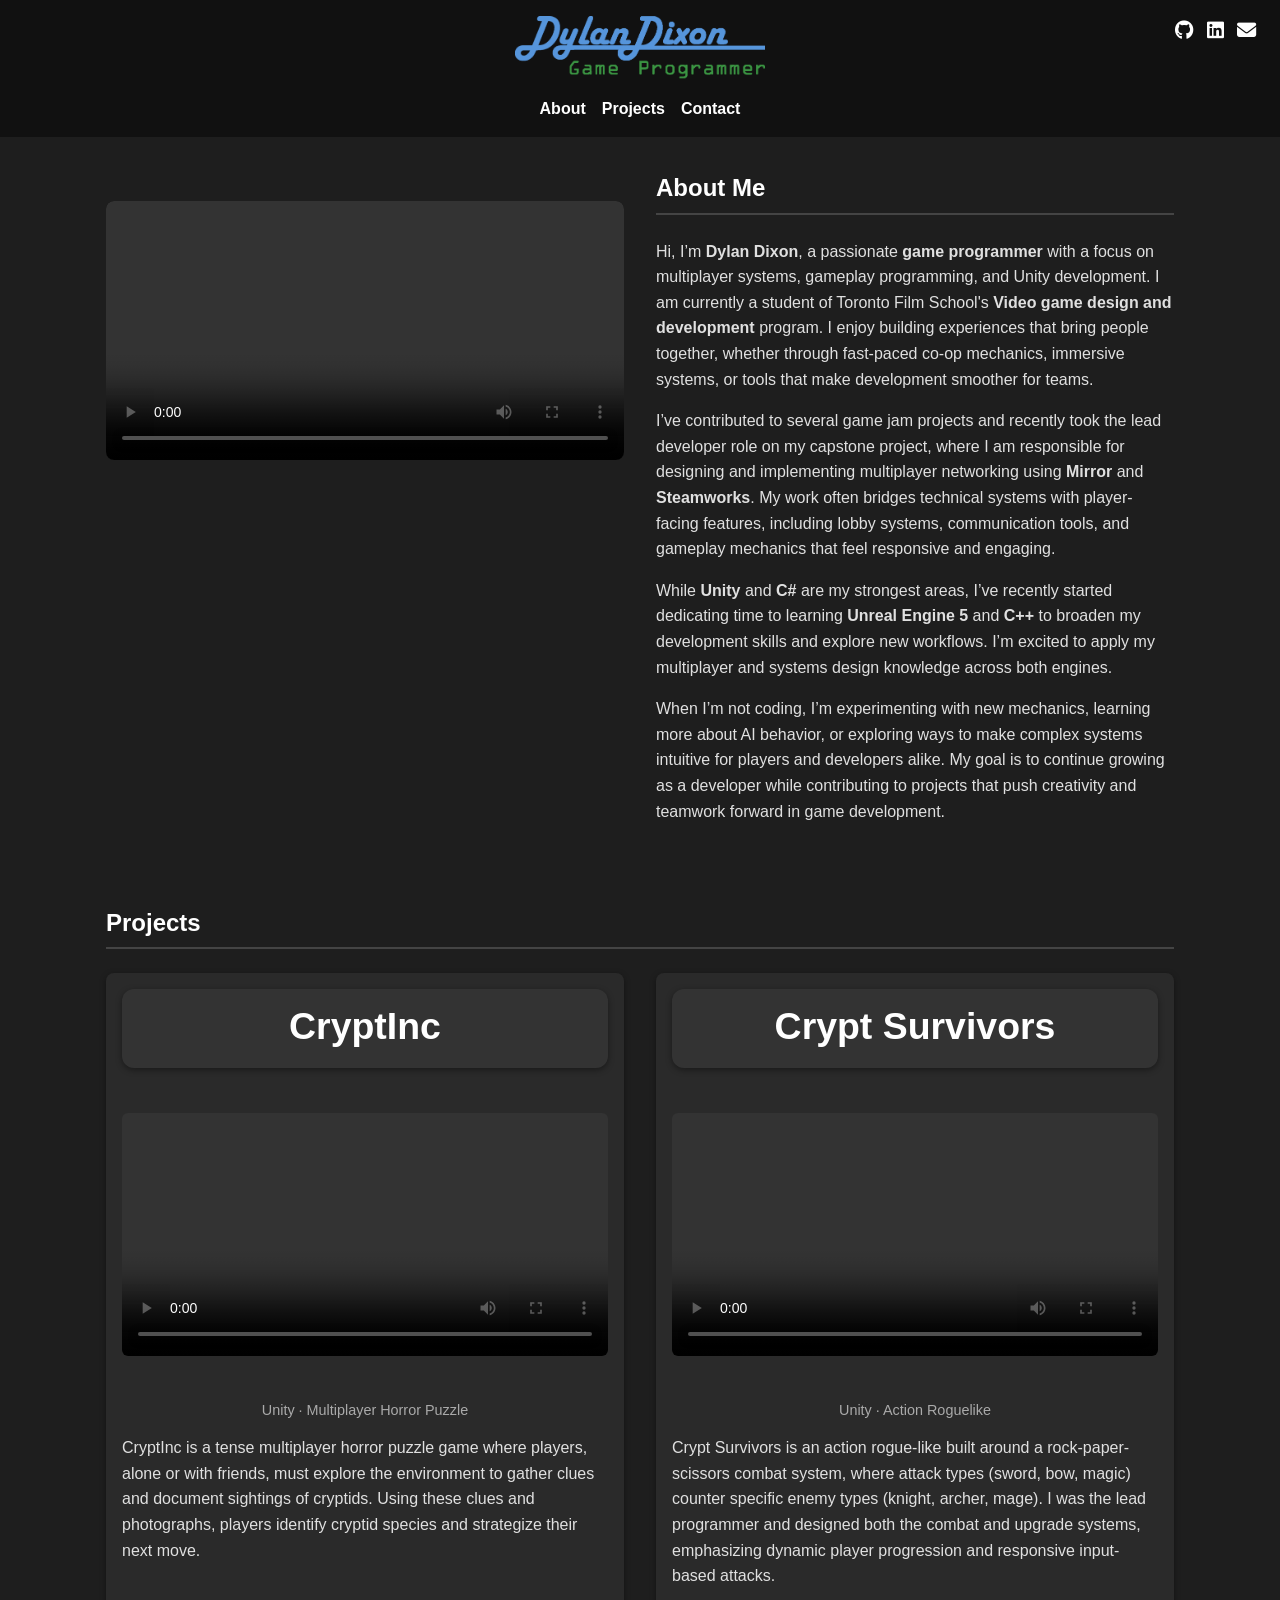
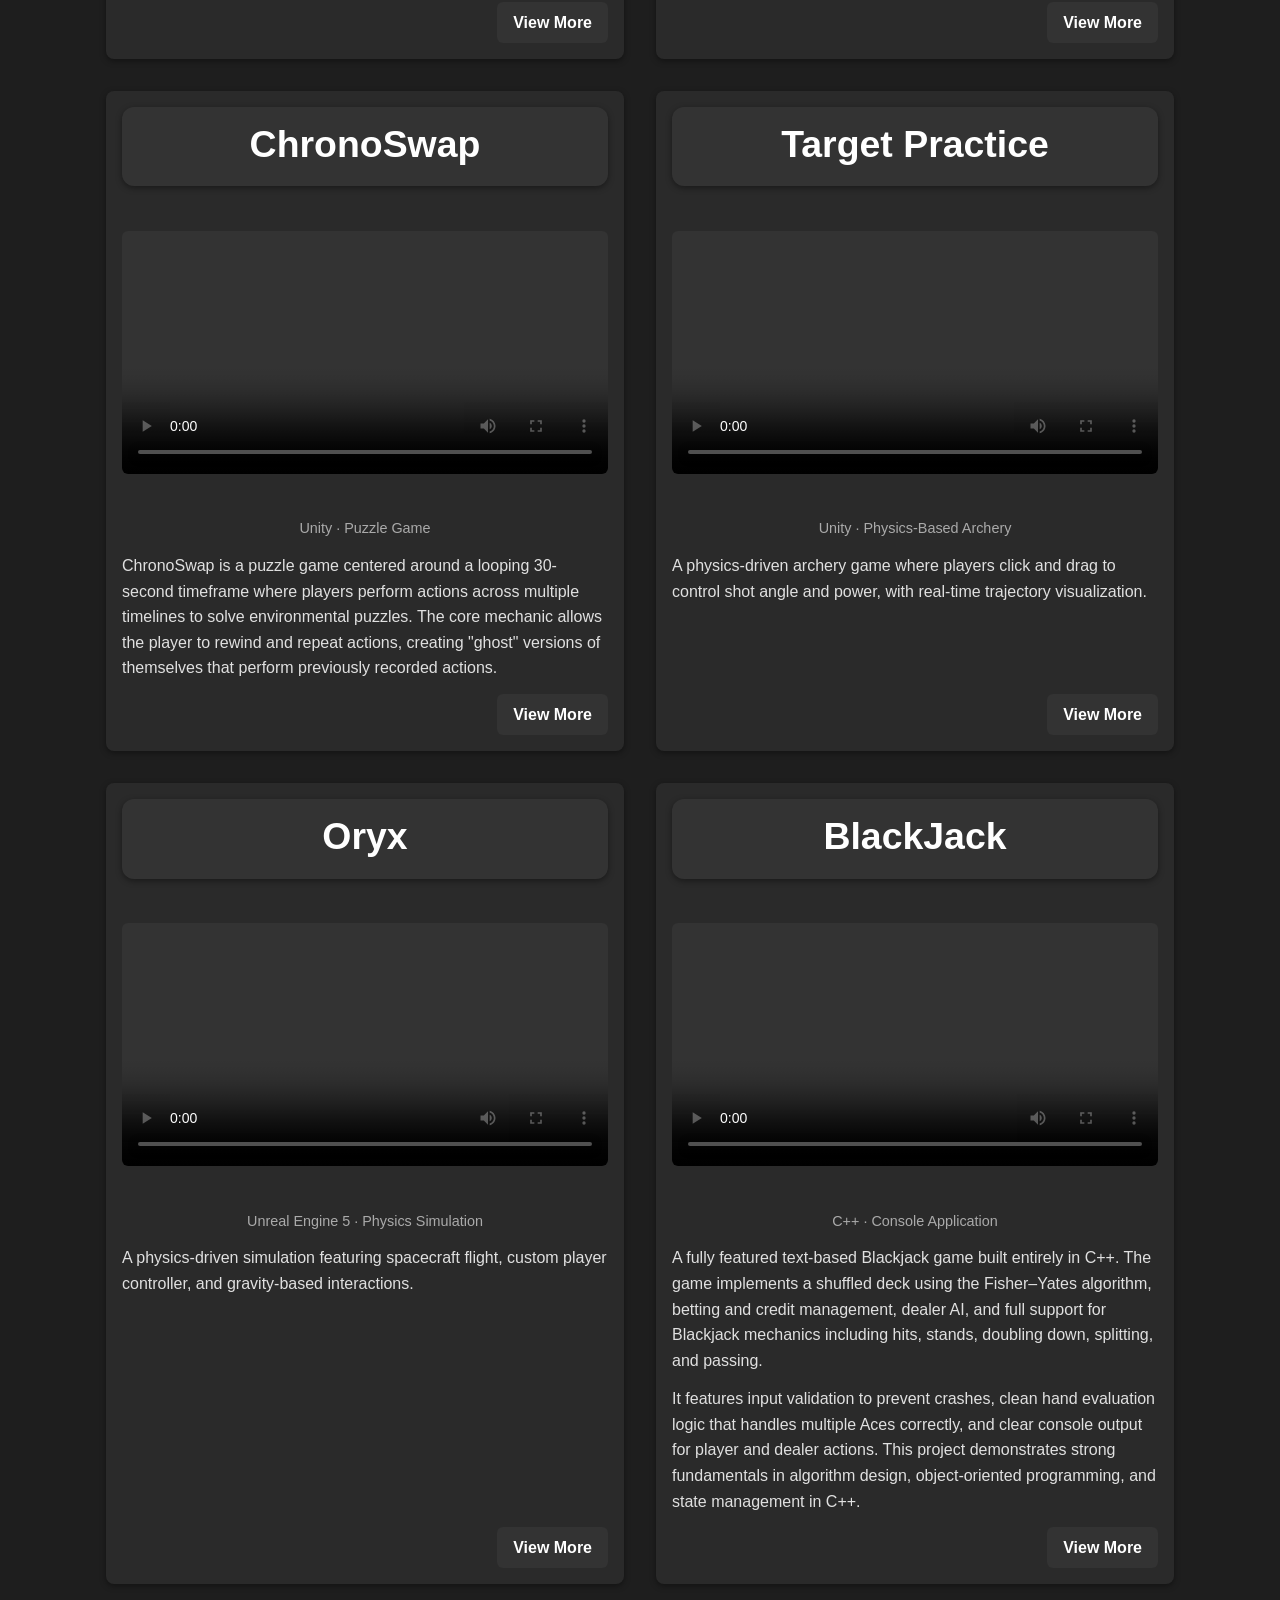
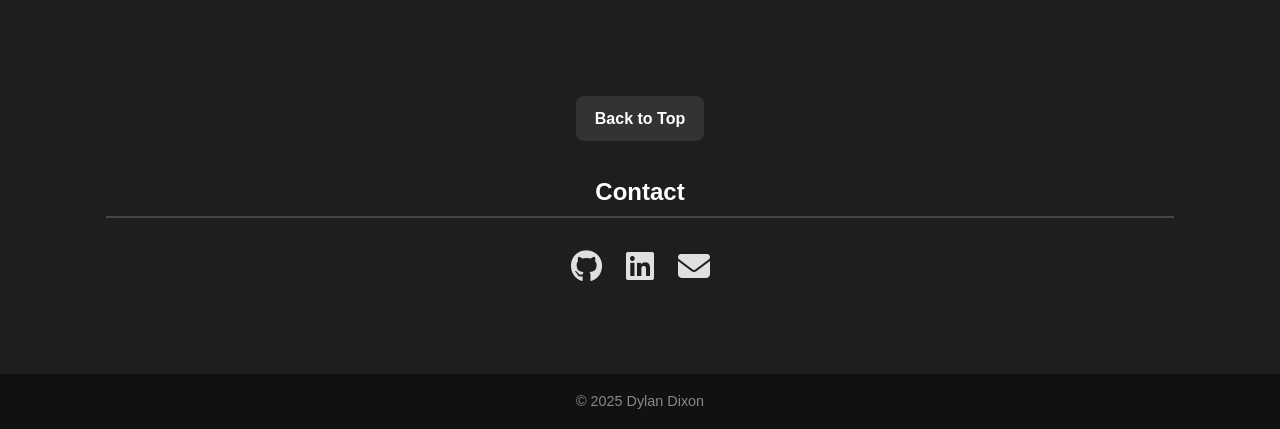
==== index.html @ 22beeac6 "Update index.html" ====
﻿<!DOCTYPE html>
<html lang="en">
<head>
    <meta charset="utf-8" />
    <meta name="color-scheme" content="dark">
    <meta name="supported-color-schemes" content="dark">
    <meta name="viewport" content="width=device-width, initial-scale=1.0">

    <title>Dylan Dixon | Game Programmer</title>

    <link rel="stylesheet" href="https://cdnjs.cloudflare.com/ajax/libs/font-awesome/6.5.0/css/all.min.css">
    <link rel="stylesheet" href="styles.css">
</head>

<body id="top">

    <!-- HEADER -->
    <header>
        <div class="logo-container">
            <img src="Images/Logo.png" alt="Dylan Dixon Logo" class="logo">
        </div>

        <div class="header-icons">
            <a href="https://github.com/Moose-47" target="_blank" aria-label="GitHub">
                <i class="fab fa-github"></i>
            </a>
            <a href="https://www.linkedin.com/in/dylan-dixon-870052372/" target="_blank" aria-label="LinkedIn">
                <i class="fab fa-linkedin"></i>
            </a>
            <a href="mailto:DylanDixon-@outlook.com" aria-label="Email">
                <i class="fas fa-envelope"></i>
            </a>
        </div>

        <nav>
            <a href="#about">About</a>
            <a href="#projects">Projects</a>
            <a href="#contact">Contact</a>
        </nav>
    </header>

    <!-- MAIN CONTENT -->
    <main>

        <!-- ABOUT -->
        <section id="about" class="about-grid">
            <div class="about-video">
                <video controls preload="metadata">
                    <source src="videos/placeholder.mp4" type="video/mp4">
                    Your browser does not support the video tag.
                </video>
            </div>

            <div class="about-text">
                <h2>About Me</h2>
                <p>
                    Hi, I’m <strong>Dylan Dixon</strong>, a passionate <strong>game programmer</strong> with a focus on
                    multiplayer systems, gameplay programming, and Unity development. I am currently a student of Toronto
                    Film School's <strong>Video game design and development</strong> program. I enjoy building experiences
                    that bring people together, whether through fast-paced co-op mechanics, immersive systems, or
                    tools that make development smoother for teams.
                </p>

                <p>
                    I’ve contributed to several game jam projects and recently took the lead developer role on my
                    capstone project, where I am responsible for designing and implementing multiplayer networking
                    using <strong>Mirror</strong> and <strong>Steamworks</strong>. My work often bridges technical
                    systems with player-facing features, including lobby systems, communication tools, and gameplay
                    mechanics that feel responsive and engaging.
                </p>

                <p>
                    While <strong>Unity</strong> and <strong>C#</strong> are my strongest areas, I’ve recently started dedicating time to learning
                    <strong>Unreal Engine 5</strong> and <strong>C++</strong> to broaden my development skills and explore new
                    workflows. I’m excited to apply my multiplayer and systems design knowledge across both engines.
                </p>

                <p>
                    When I’m not coding, I’m experimenting with new mechanics, learning more about AI behavior, or
                    exploring ways to make complex systems intuitive for players and developers alike. My goal is to
                    continue growing as a developer while contributing to projects that push creativity and teamwork
                    forward in game development.
                </p>
            </div>
        </section>

        <!-- PROJECTS -->
        <section id="projects">
            <h2>Projects</h2>

            <div class="projects-grid">

                <article class="project-card">

                    <div class="project-header">
                        <h3>CryptInc</h3>
                    </div>

                    <video controls preload="metadata">
                        <source src="videos/placeholder.mp4" type="video/mp4">
                    </video>

                    <p class="project-meta">Unity · Multiplayer Horror Puzzle</p>
                    <p>
                        CryptInc is a tense multiplayer horror puzzle game where players, alone or with friends,
                        must explore the environment to gather clues and document sightings of cryptids. Using
                        these clues and photographs, players identify cryptid species and strategize their next move.
                    </p>
                    <a class="btn" href="/projects/cryptinc.html">View More</a>
                </article>

                <article class="project-card">

                    <div class="project-header">
                        <h3>Crypt Survivors</h3>
                    </div>

                    <video controls preload="metadata">
                        <source src="videos/cryptsurvivorsshort.mp4" type="video/mp4">
                    </video>
                    
                    <p class="project-meta">Unity · Action Roguelike</p>
                    <p>
                        Crypt Survivors is an action rogue-like built around a rock-paper-scissors combat system, where attack types (sword, bow, magic) counter specific enemy types (knight, archer, mage). I was the lead programmer and designed both the combat and upgrade systems, emphasizing dynamic player progression and responsive input-based attacks.
                    </p>
                    <a class="btn" href="/projects/cryptsurvivors.html">View More</a>
                </article>

                <article class="project-card">

                    <div class="project-header">
                        <h3>ChronoSwap</h3>
                    </div>

                    <video controls preload="metadata">
                        <source src="/videos/ChronoSwapShort.mp4" type="video/mp4">
                    </video>

                    <p class="project-meta">Unity · Puzzle Game</p>
                    <p>
                        ChronoSwap is a puzzle game centered around a looping 30-second timeframe where players perform actions across multiple timelines to solve environmental puzzles. The core mechanic allows the player to rewind and repeat actions, creating "ghost" versions of themselves that perform previously recorded actions.
                    </p>
                    <a class="btn" href="/projects/chronoswap.html">View More</a>
                </article>

                <article class="project-card">

                    <div class="project-header">
                        <h3>Target Practice</h3>
                    </div>

                    <video controls preload="metadata">
                        <source src="/videos/TargetPracticeShort.mp4" type="video/mp4">
                    </video>
                    
                    <p class="project-meta">Unity · Physics-Based Archery</p>
                    <p>
                        A physics-driven archery game where players click and drag to control
                        shot angle and power, with real-time trajectory visualization.
                    </p>
                    <a class="btn" href="/projects/targetpractice.html">View More</a>
                </article>

                <article class="project-card">

                    <div class="project-header">
                        <h3>Oryx</h3>
                    </div>

                    <video controls preload="metadata">
                        <source src="/videos/OryxShort.mp4" type="video/mp4">
                    </video>
                    
                    <p class="project-meta">Unreal Engine 5 · Physics Simulation</p>
                    <p>
                        A physics-driven simulation featuring spacecraft flight,
                        custom player controller, and gravity-based interactions.
                    </p>
                    <a class="btn" href="/projects/oryx.html">View More</a>
                </article>

                <article class="project-card">

                    <div class="project-header">
                        <h3>BlackJack</h3>
                    </div>

                    <video controls preload="metadata">
                        <source src="/videos/placeholder.mp4" type="video/mp4">
                    </video>
                   
                    <p class="project-meta">C++ · Console Application</p>
                    <p>
                        A fully featured text-based Blackjack game built entirely in C++. The game implements a shuffled deck
                        using the Fisher–Yates algorithm, betting and credit management, dealer AI, and full support for Blackjack
                        mechanics including hits, stands, doubling down, splitting, and passing.
                    </p>
                    <p>
                        It features input validation to prevent crashes, clean hand evaluation logic that handles multiple Aces correctly,
                        and clear console output for player and dealer actions. This project demonstrates strong fundamentals in algorithm
                        design, object-oriented programming, and state management in C++.
                    </p>
                    <a class="btn" href="/projects/blackjack.html">View More</a>
                </article>


            </div>
        </section>

            <div class="back-to-top">
                <a href="#top">Back to Top</a>
            </div>
        <!-- CONTACT -->
        <section id="contact">
            <h2>Contact</h2>

            <div class="contact-icons">
                <a href="https://github.com/Moose-47" target="_blank" aria-label="GitHub">
                    <i class="fab fa-github"></i>
                </a>
                <a href="https://www.linkedin.com/in/dylan-dixon-870052372/" target="_blank" aria-label="LinkedIn">
                    <i class="fab fa-linkedin"></i>
                </a>
                <a href="mailto:DylanDixon-@outlook.com" aria-label="Email">
                    <i class="fas fa-envelope"></i>
                </a>
            </div>

        </section>

    </main>

    <!-- FOOTER -->
    <footer>
        <p>&copy; 2025 Dylan Dixon</p>
    </footer>

</body>
</html>
---- styles.css ----
﻿/* RESET */
* {
    margin: 0;
    padding: 0;
    box-sizing: border-box;
}

html {
    color-scheme: dark;
}

body {
    font-family: Arial, sans-serif;
    background: #1e1e1e;
    color: #e0e0e0;
    line-height: 1.6;
    overflow-x: hidden;
}

/* HEADER */
header {
    background: #111;
    color: #fff;
    padding: 1rem;
    text-align: center;
    position: relative;
}

.logo {
    max-width: 20%;
}

.logo-container {
    margin-bottom: 0.5rem;
}

.header-icons {
    position: absolute;
    top: 1rem;
    right: 1.5rem;
    display: flex;
    gap: 0.8rem;
}

    .header-icons a {
        color: #fff;
        font-size: 1.2rem;
        transition: color 0.3s, transform 0.2s;
    }

        .header-icons a:hover {
            color: #1da1f2;
            transform: scale(1.1);
        }

header nav {
    display: flex;
    justify-content: center;
    gap: 1rem;
    margin-top: 0.5rem;
}

    header nav a {
        color: #fff;
        text-decoration: none;
        font-weight: bold;
    }

        header nav a:hover {
            color: #1da1f2;
        }

/* MAIN CONTENT */
main {
    display: grid;
    grid-template-columns: repeat(2, 1fr);
    gap: 2rem;
    max-width: 1100px;
    margin: 2rem auto;
    padding: 0 1rem;
}

    main > * {
        grid-column: span 2;
    }

/* PROJECT HEADER */
.project-header {
    background: #333;
    color: #fff;
    text-align: center;
    padding: 0.5rem;
    border-radius: 12px;
    font-size: 2rem;
    font-weight: bold;
    margin-bottom: 0.8rem;
    box-shadow: 0 2px 6px rgba(0,0,0,0.4);
}

.project-meta,
video,
.back-to-top {
    grid-column: span 2;
    display: flex;
    justify-content: center;
    margin-top: 2rem;
}

section {
    margin-bottom: 3rem;
}

h2 {
    border-bottom: 2px solid #444;
    padding-bottom: 0.3rem;
    margin-bottom: 1.5rem;
    color: #fff;
}

/* ABOUT GRID */
.about-grid {
    display: grid;
    grid-template-columns: 1fr 1fr;
    gap: 2rem;
}

.about-text p + p {
    margin-top: 1rem;
}

.about-video video {
    width: 100%;
    border-radius: 8px;
    background: #000;
}

/* PROJECT CARDS */
.projects-grid {
    display: grid;
    grid-template-columns: repeat(2, 1fr);
    gap: 2rem;
}

.project-card {
    background: #2a2a2a;
    padding: 1rem;
    border-radius: 8px;
    box-shadow: 0 2px 6px rgba(0,0,0,0.4);
    display: flex;
    flex-direction: column;
}

    .project-card video {
        width: 100%;
        border-radius: 6px;
        margin-bottom: 0.7rem;
    }

    .project-card h3 {
        margin-bottom: 0.2rem;
        color: #fff;
    }

    .project-card .btn {
        margin-top: auto;
        align-self: flex-end;
    }

.project-meta {
    font-size: 0.9rem;
    color: #aaa;
    margin-bottom: 0.6rem;
}

.project-card p {
    margin-bottom: 0.8rem;
}

/* BUTTONS */
.btn {
    display: inline-block;
    padding: 0.5rem 1rem;
    background: #333;
    color: #fff;
    border-radius: 6px;
    text-decoration: none;
    font-weight: bold;
    transition: background 0.3s, transform 0.2s;
}

    .btn:hover {
        background: #1da1f2;
        transform: scale(1.05);
    }

/* CONTACT */
#contact {
    text-align: center;
}

.contact-icons {
    display: flex;
    justify-content: center;
    gap: 1.5rem;
    margin-top: 1rem;
}

    .contact-icons a {
        font-size: 2rem;
        color: #e0e0e0;
    }

        .contact-icons a:hover {
            color: #1da1f2;
            transform: scale(1.2);
        }

.back-to-top a {
    background: #333;
    color: #fff;
    padding: 0.6rem 1.2rem;
    border-radius: 8px;
    text-decoration: none;
    font-weight: bold;
}

    .back-to-top a:hover {
        background: #1da1f2;
    }

/* FOOTER */
footer {
    background: #111;
    color: #888;
    text-align: center;
    padding: 1rem;
    font-size: 0.9rem;
}

.highlights-grid {
    display: grid;
    grid-template-columns: repeat(2, 1fr);
    gap: 1.5rem;
    margin-bottom: 2rem;
    align-items: stretch; /* equal height cards */
}

.highlight-card {
    background: #2a2a2a;
    padding: 1rem;
    border-radius: 8px;
    box-shadow: 0 2px 6px rgba(0,0,0,0.4);
    display: flex;
    flex-direction: column;
    min-width: 0;
}

    .highlight-card h4 {
        margin: 0.6rem 0 0.4rem;
        color: #fff;
    }

    .highlight-card p {
        font-size: 0.9rem;
        color: #ccc;
    }
    .highlight-card pre {
        white-space: pre-wrap; 
        word-break: break-word; 
        overflow-wrap: anywhere; 
        max-width: 100%;
    }
/* FULL GIF DISPLAY – NO CROPPING */
.highlight-img {
    width: 100%;
    height: auto;
    max-height: 320px;
    object-fit: contain;
    background: #000;
    border-radius: 6px;
}

.highlight-box {
    background: #222;
    padding: 1.5rem;
    border-radius: 8px;
    width: 100%;
    box-sizing: border-box;
}

/* SNIPPET IMAGES */
.snippet-images {
    display: flex;
    flex-wrap: wrap;
    gap: 1rem;
    margin-top: 1rem;
}

    .snippet-images img {
        width: calc(50% - 0.5rem);
        aspect-ratio: 1 / 1;
        object-fit: cover;
        border-radius: 6px;
        cursor: pointer;
    }

/* RESPONSIVE */
@media (max-width: 768px) {
    main {
        grid-template-columns: 1fr;
    }

    .about-grid {
        grid-template-columns: 1fr;
    }

    .projects-grid {
        grid-template-columns: 1fr;
    }

    .highlights-grid {
        grid-template-columns: 1fr;
    }

    .snippet-images {
        flex-direction: column;
    }

        .snippet-images img {
            width: 100%;
        }
}
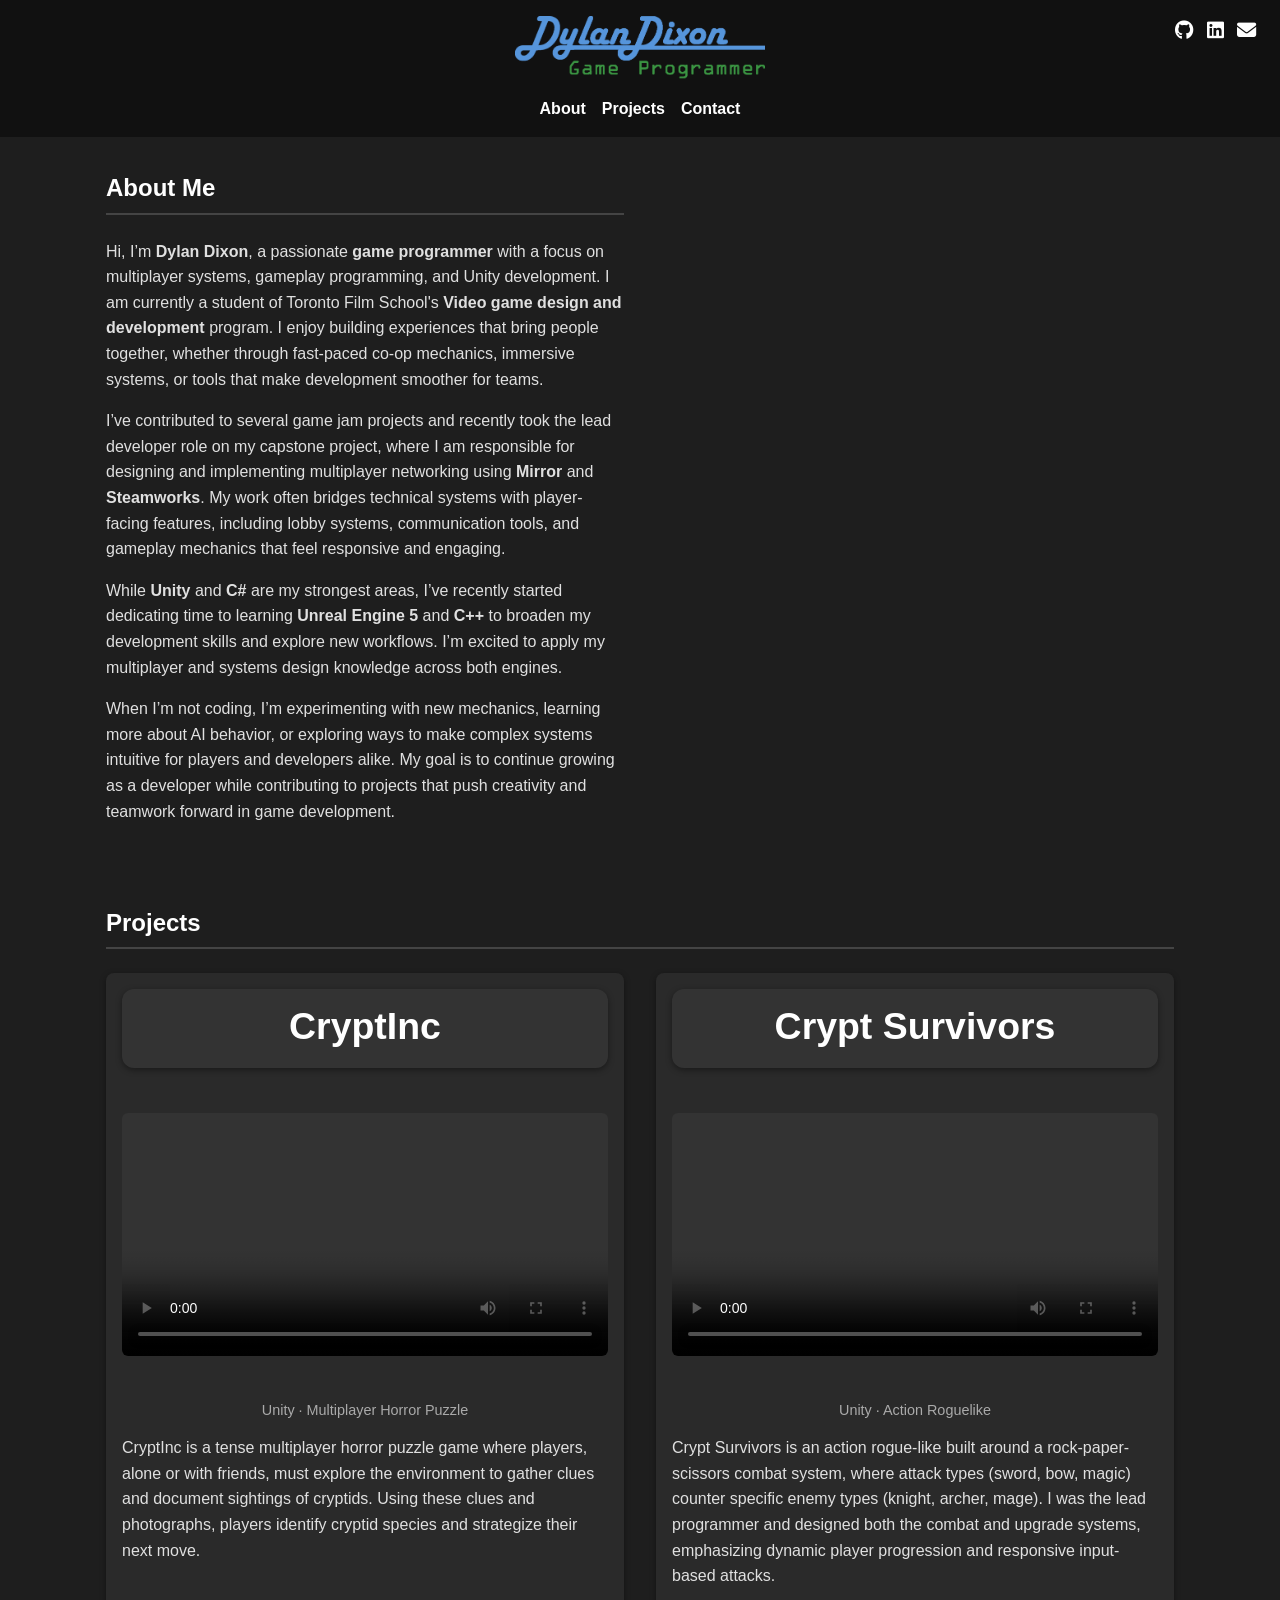
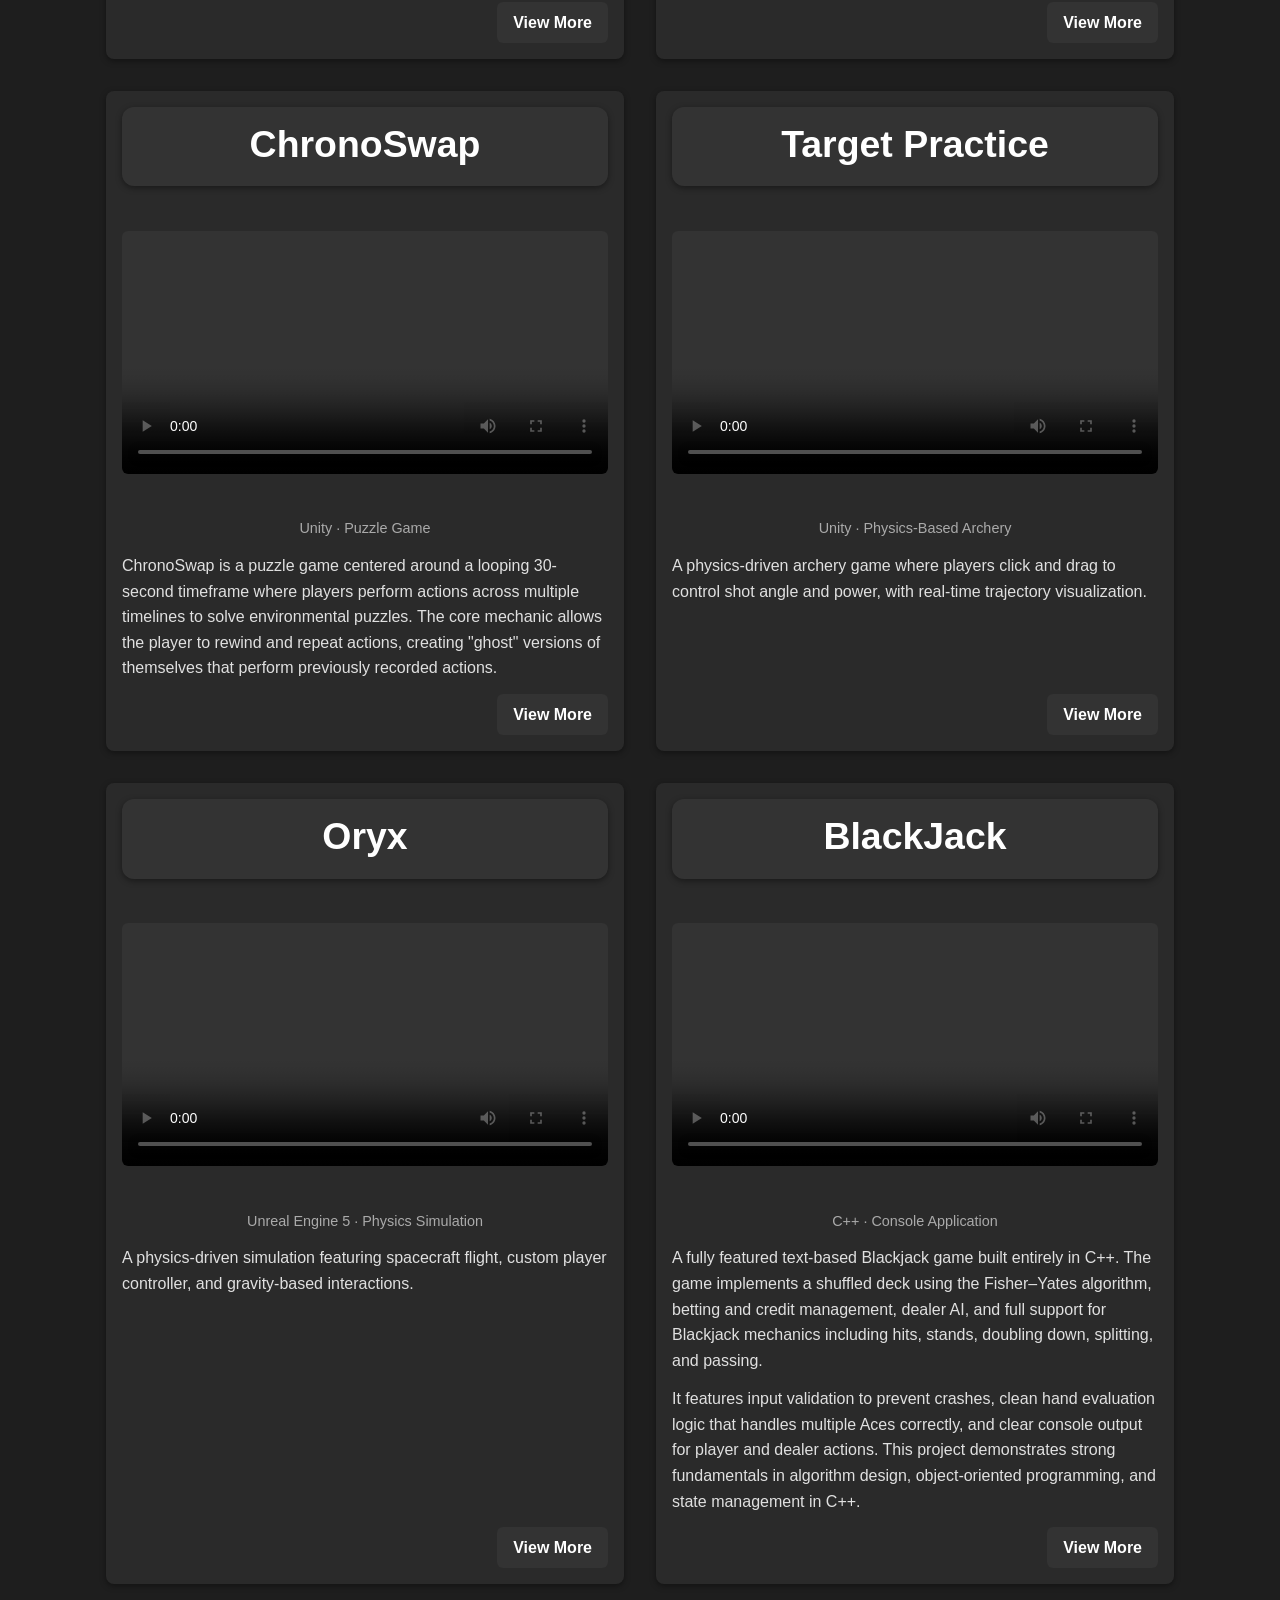
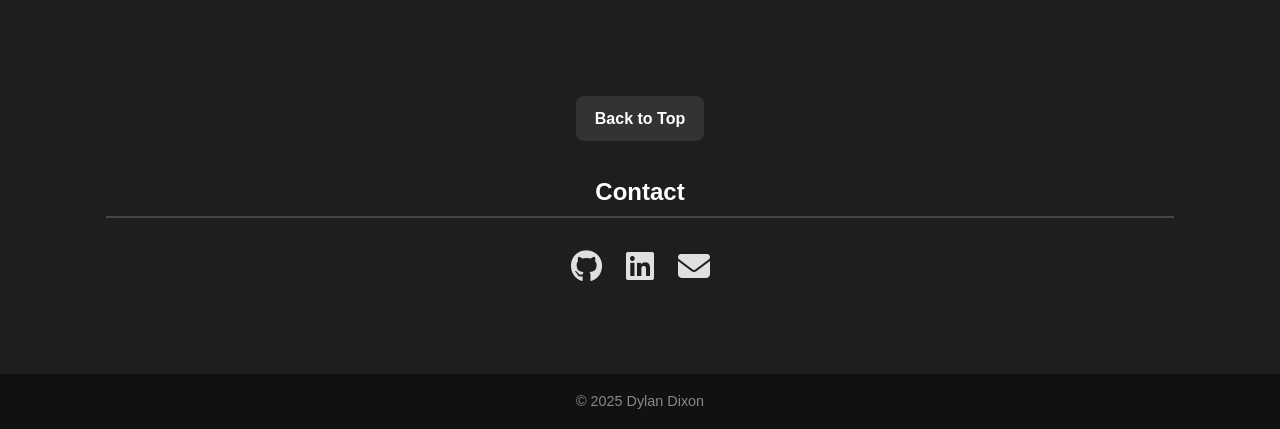
==== commit 4cdbdc2b: "Update index.html" ====
--- a/index.html
+++ b/index.html
@@ -44,12 +44,12 @@
 
         <!-- ABOUT -->
         <section id="about" class="about-grid">
-            <div class="about-video">
+            <!--<div class="about-video">
                 <video controls preload="metadata">
                     <source src="videos/placeholder.mp4" type="video/mp4">
                     Your browser does not support the video tag.
                 </video>
-            </div>
+            </div>-->
 
             <div class="about-text">
                 <h2>About Me</h2>
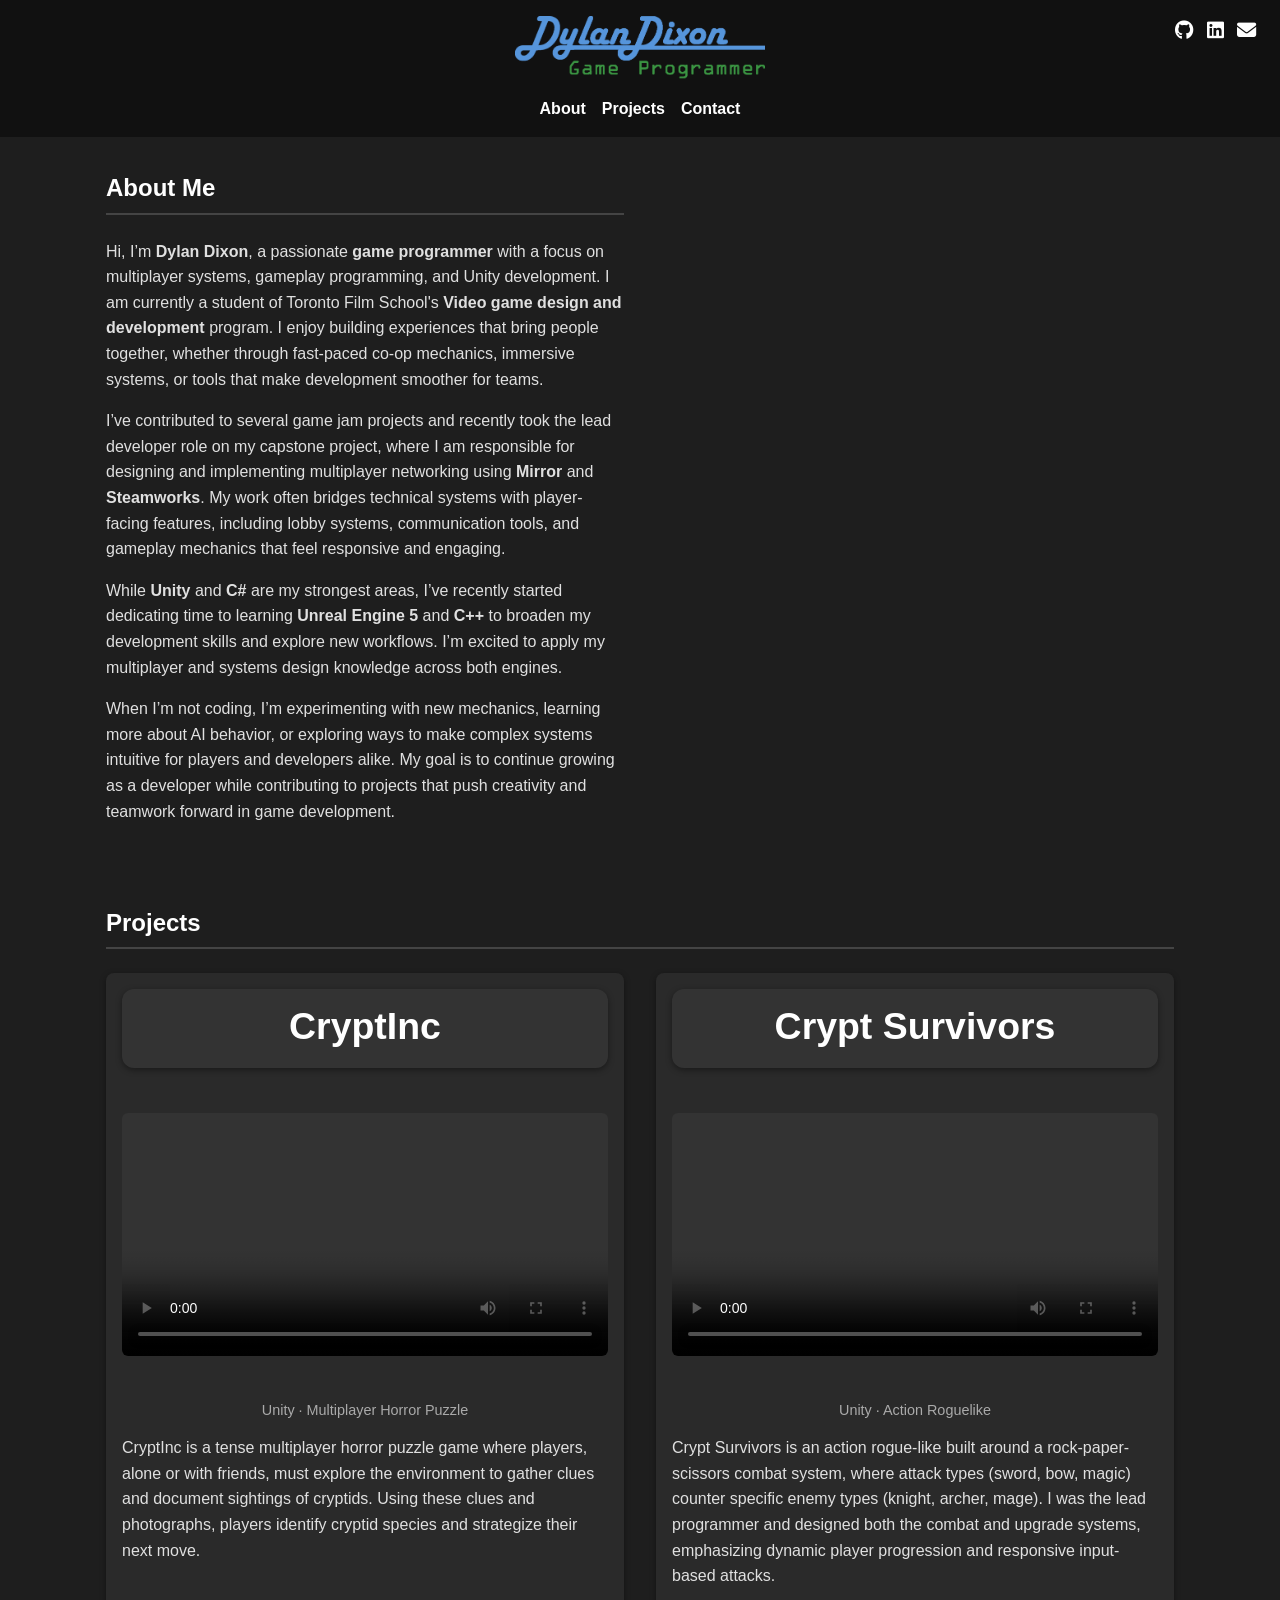
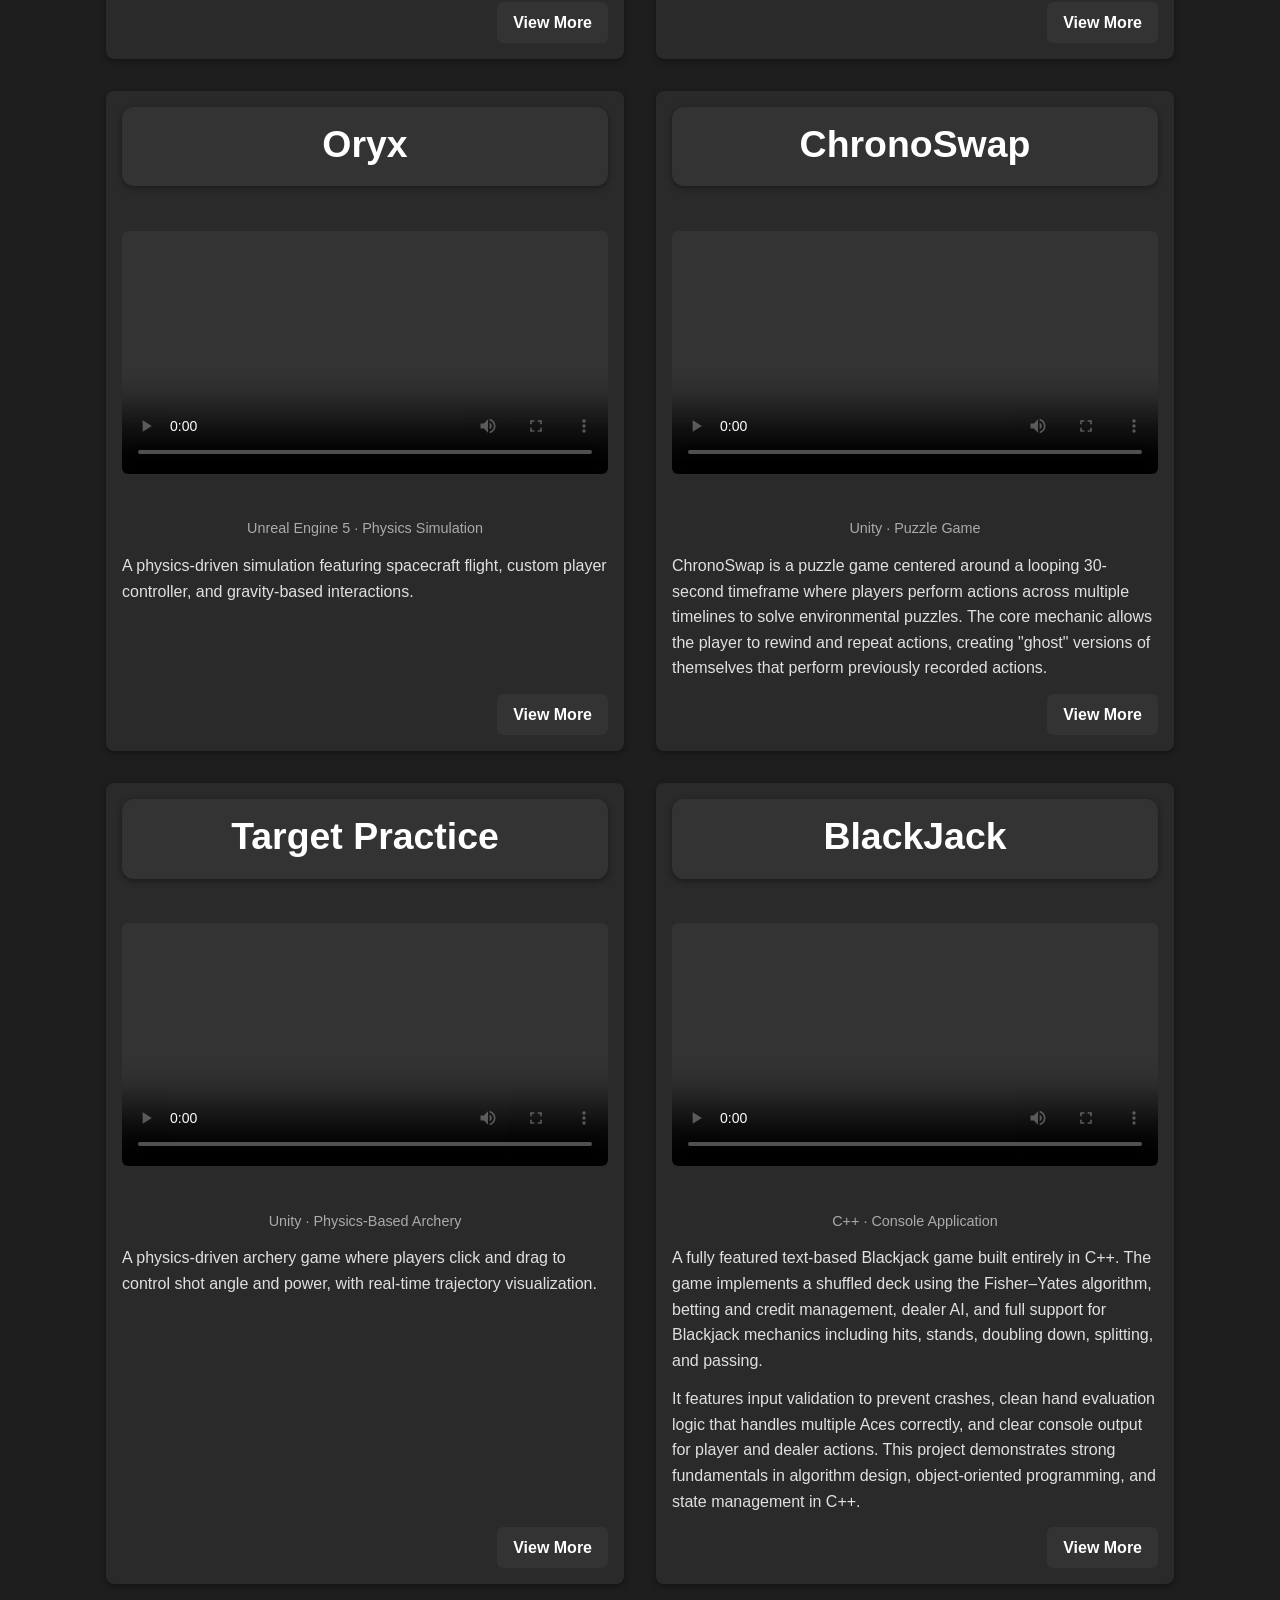
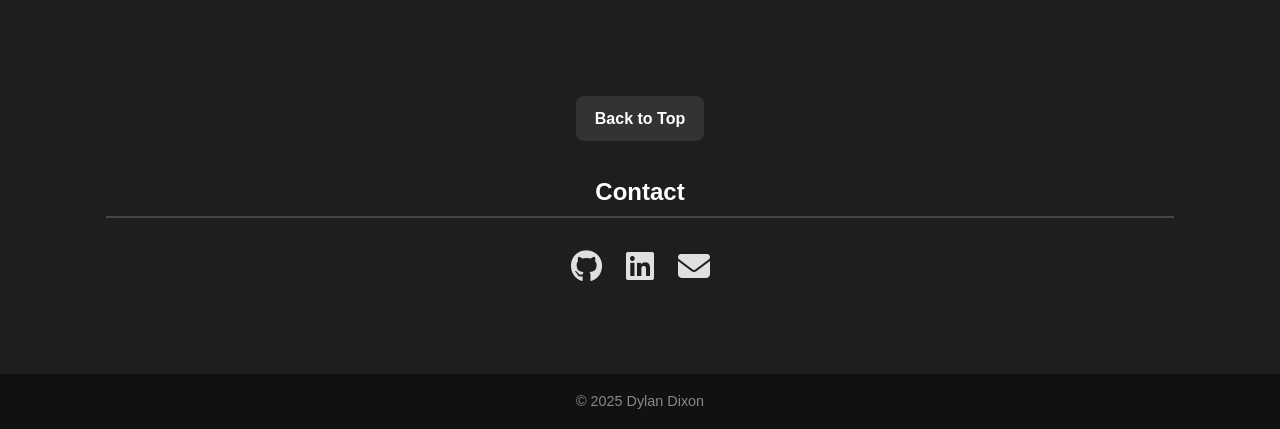
==== commit 27fa4f95: "Reordering project cards" ====
--- a/index.html
+++ b/index.html
@@ -118,7 +118,7 @@
                     <video controls preload="metadata">
                         <source src="videos/cryptsurvivorsshort.mp4" type="video/mp4">
                     </video>
-                    
+
                     <p class="project-meta">Unity · Action Roguelike</p>
                     <p>
                         Crypt Survivors is an action rogue-like built around a rock-paper-scissors combat system, where attack types (sword, bow, magic) counter specific enemy types (knight, archer, mage). I was the lead programmer and designed both the combat and upgrade systems, emphasizing dynamic player progression and responsive input-based attacks.
@@ -129,6 +129,24 @@
                 <article class="project-card">
 
                     <div class="project-header">
+                        <h3>Oryx</h3>
+                    </div>
+
+                    <video controls preload="metadata">
+                        <source src="/videos/OryxShort.mp4" type="video/mp4">
+                    </video>
+
+                    <p class="project-meta">Unreal Engine 5 · Physics Simulation</p>
+                    <p>
+                        A physics-driven simulation featuring spacecraft flight,
+                        custom player controller, and gravity-based interactions.
+                    </p>
+                    <a class="btn" href="/projects/oryx.html">View More</a>
+                </article>
+
+                <article class="project-card">
+
+                    <div class="project-header">
                         <h3>ChronoSwap</h3>
                     </div>
 
@@ -152,7 +170,7 @@
                     <video controls preload="metadata">
                         <source src="/videos/TargetPracticeShort.mp4" type="video/mp4">
                     </video>
-                    
+
                     <p class="project-meta">Unity · Physics-Based Archery</p>
                     <p>
                         A physics-driven archery game where players click and drag to control
@@ -164,31 +182,13 @@
                 <article class="project-card">
 
                     <div class="project-header">
-                        <h3>Oryx</h3>
-                    </div>
-
-                    <video controls preload="metadata">
-                        <source src="/videos/OryxShort.mp4" type="video/mp4">
-                    </video>
-                    
-                    <p class="project-meta">Unreal Engine 5 · Physics Simulation</p>
-                    <p>
-                        A physics-driven simulation featuring spacecraft flight,
-                        custom player controller, and gravity-based interactions.
-                    </p>
-                    <a class="btn" href="/projects/oryx.html">View More</a>
-                </article>
-
-                <article class="project-card">
-
-                    <div class="project-header">
                         <h3>BlackJack</h3>
                     </div>
 
                     <video controls preload="metadata">
                         <source src="/videos/placeholder.mp4" type="video/mp4">
                     </video>
-                   
+
                     <p class="project-meta">C++ · Console Application</p>
                     <p>
                         A fully featured text-based Blackjack game built entirely in C++. The game implements a shuffled deck
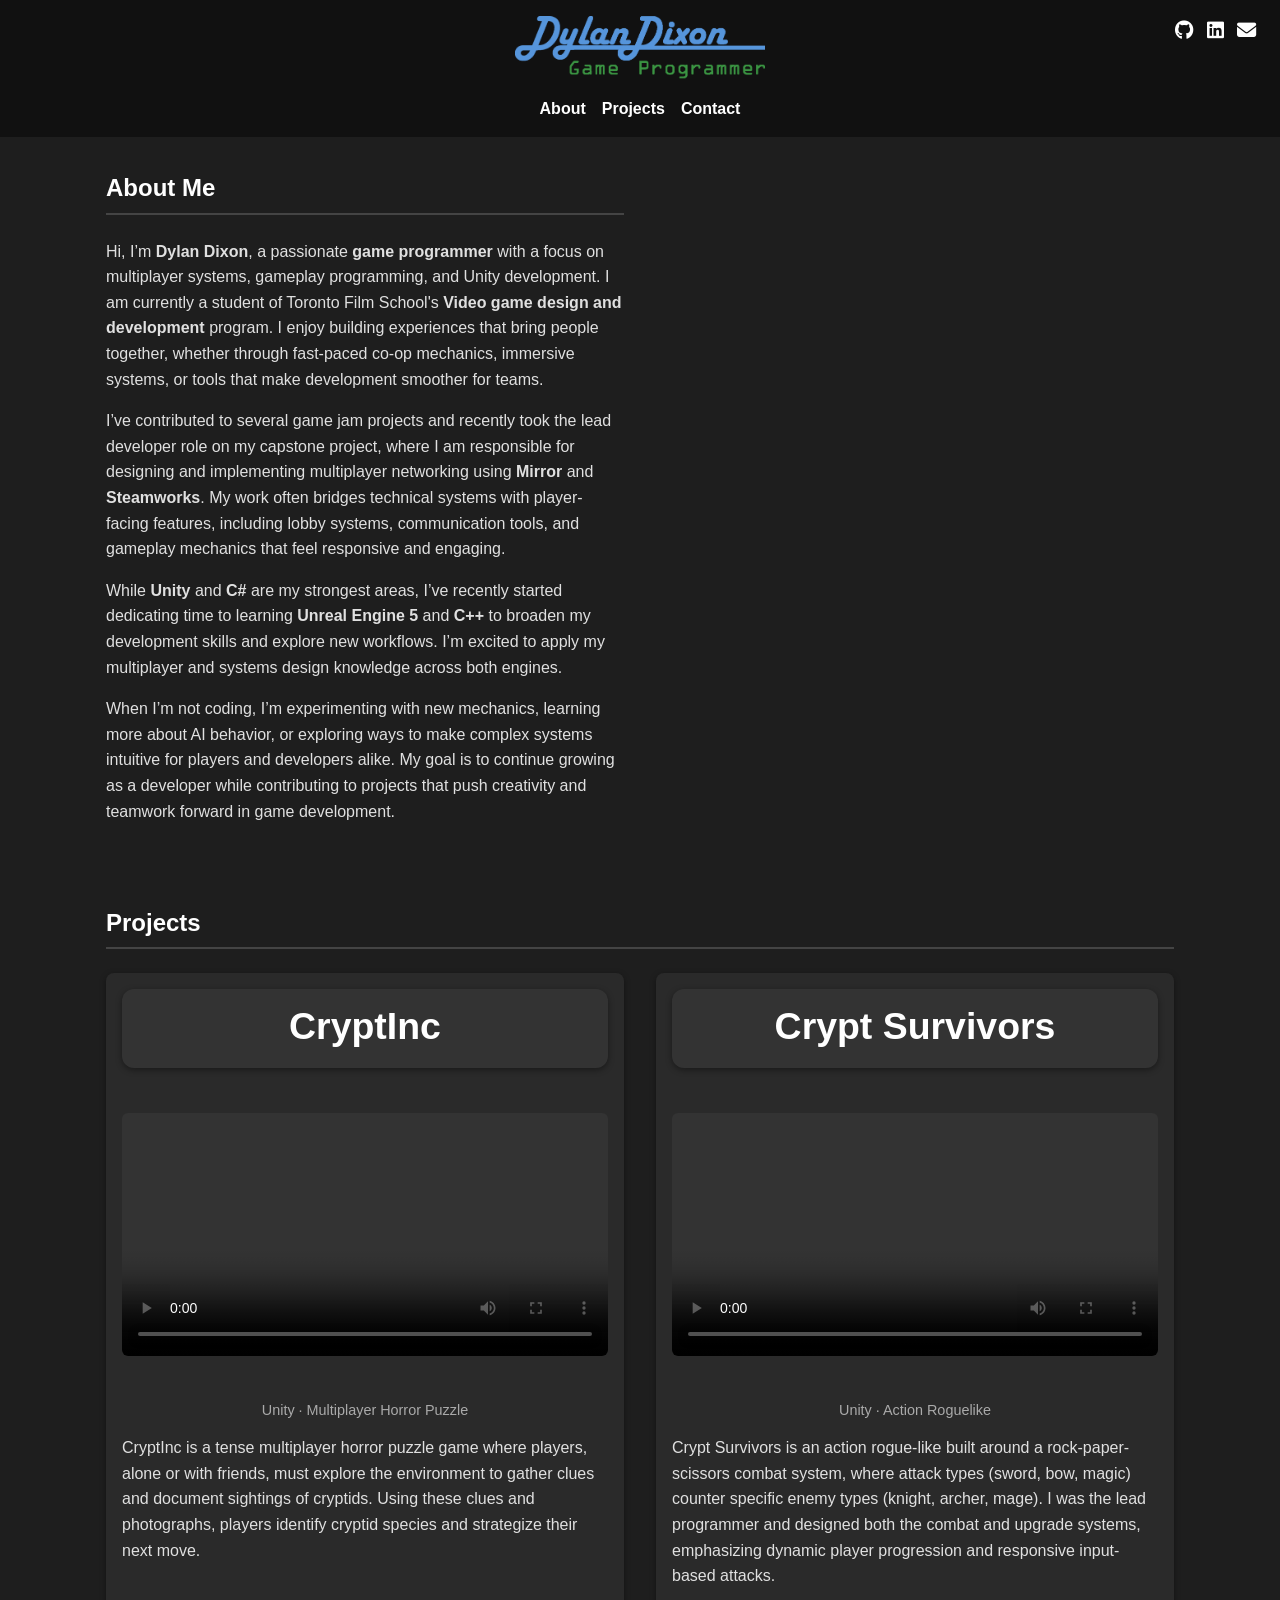
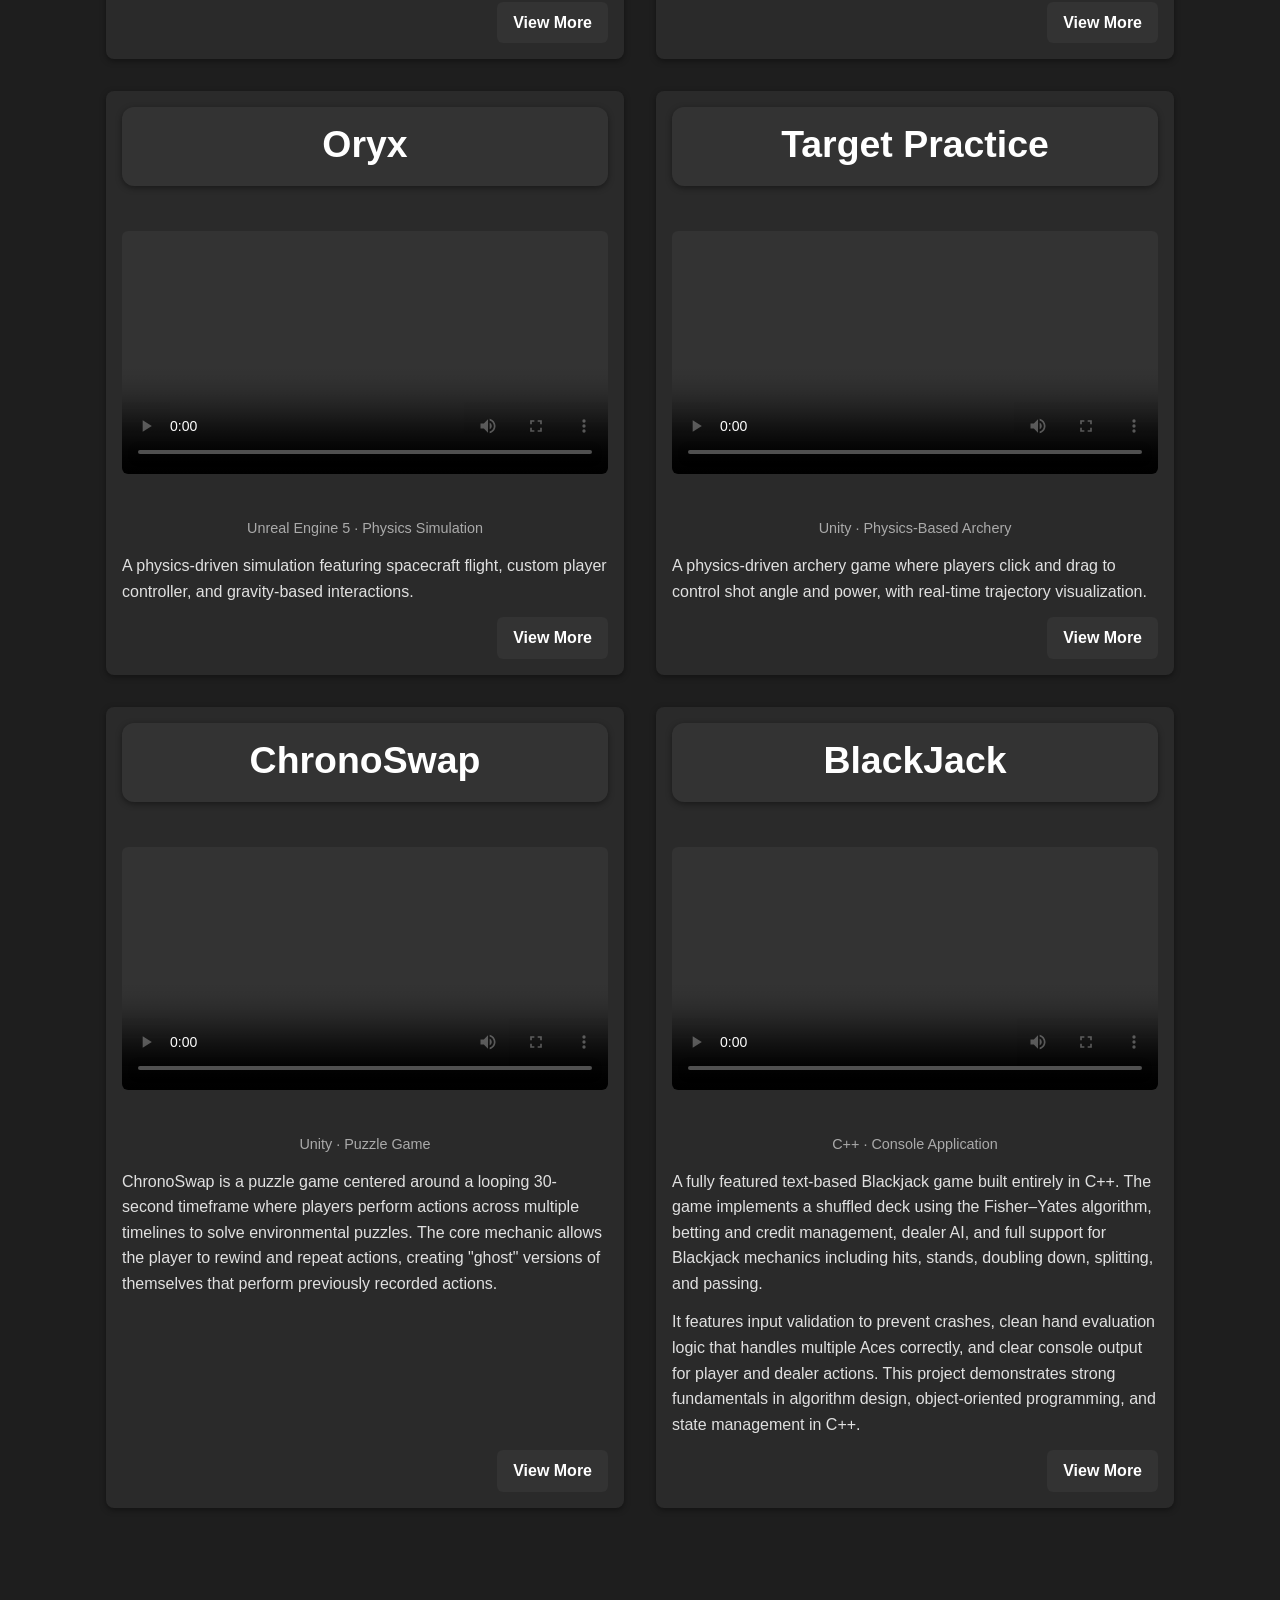
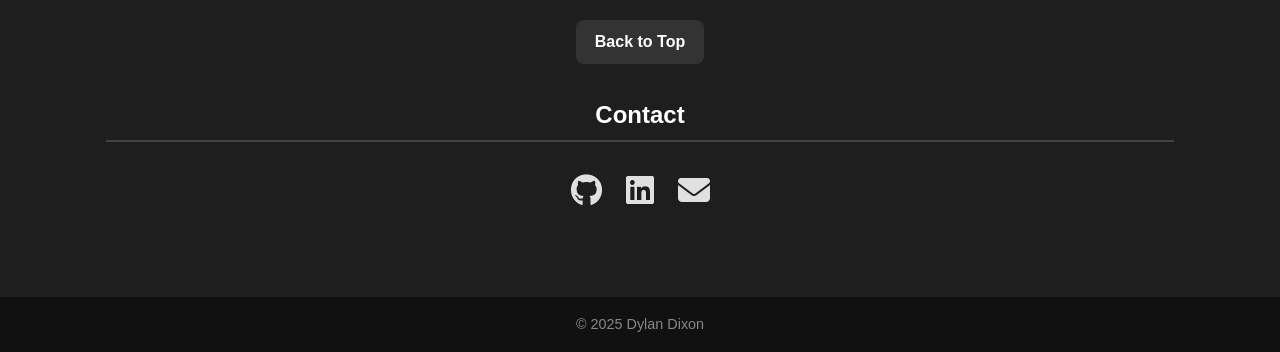
==== commit 7e14c644: "Update index.html" ====
--- a/index.html
+++ b/index.html
@@ -147,23 +147,6 @@
                 <article class="project-card">
 
                     <div class="project-header">
-                        <h3>ChronoSwap</h3>
-                    </div>
-
-                    <video controls preload="metadata">
-                        <source src="/videos/ChronoSwapShort.mp4" type="video/mp4">
-                    </video>
-
-                    <p class="project-meta">Unity · Puzzle Game</p>
-                    <p>
-                        ChronoSwap is a puzzle game centered around a looping 30-second timeframe where players perform actions across multiple timelines to solve environmental puzzles. The core mechanic allows the player to rewind and repeat actions, creating "ghost" versions of themselves that perform previously recorded actions.
-                    </p>
-                    <a class="btn" href="/projects/chronoswap.html">View More</a>
-                </article>
-
-                <article class="project-card">
-
-                    <div class="project-header">
                         <h3>Target Practice</h3>
                     </div>
 
@@ -177,6 +160,23 @@
                         shot angle and power, with real-time trajectory visualization.
                     </p>
                     <a class="btn" href="/projects/targetpractice.html">View More</a>
+                </article>
+
+                <article class="project-card">
+
+                    <div class="project-header">
+                        <h3>ChronoSwap</h3>
+                    </div>
+
+                    <video controls preload="metadata">
+                        <source src="/videos/ChronoSwapShort.mp4" type="video/mp4">
+                    </video>
+
+                    <p class="project-meta">Unity · Puzzle Game</p>
+                    <p>
+                        ChronoSwap is a puzzle game centered around a looping 30-second timeframe where players perform actions across multiple timelines to solve environmental puzzles. The core mechanic allows the player to rewind and repeat actions, creating "ghost" versions of themselves that perform previously recorded actions.
+                    </p>
+                    <a class="btn" href="/projects/chronoswap.html">View More</a>
                 </article>
 
                 <article class="project-card">
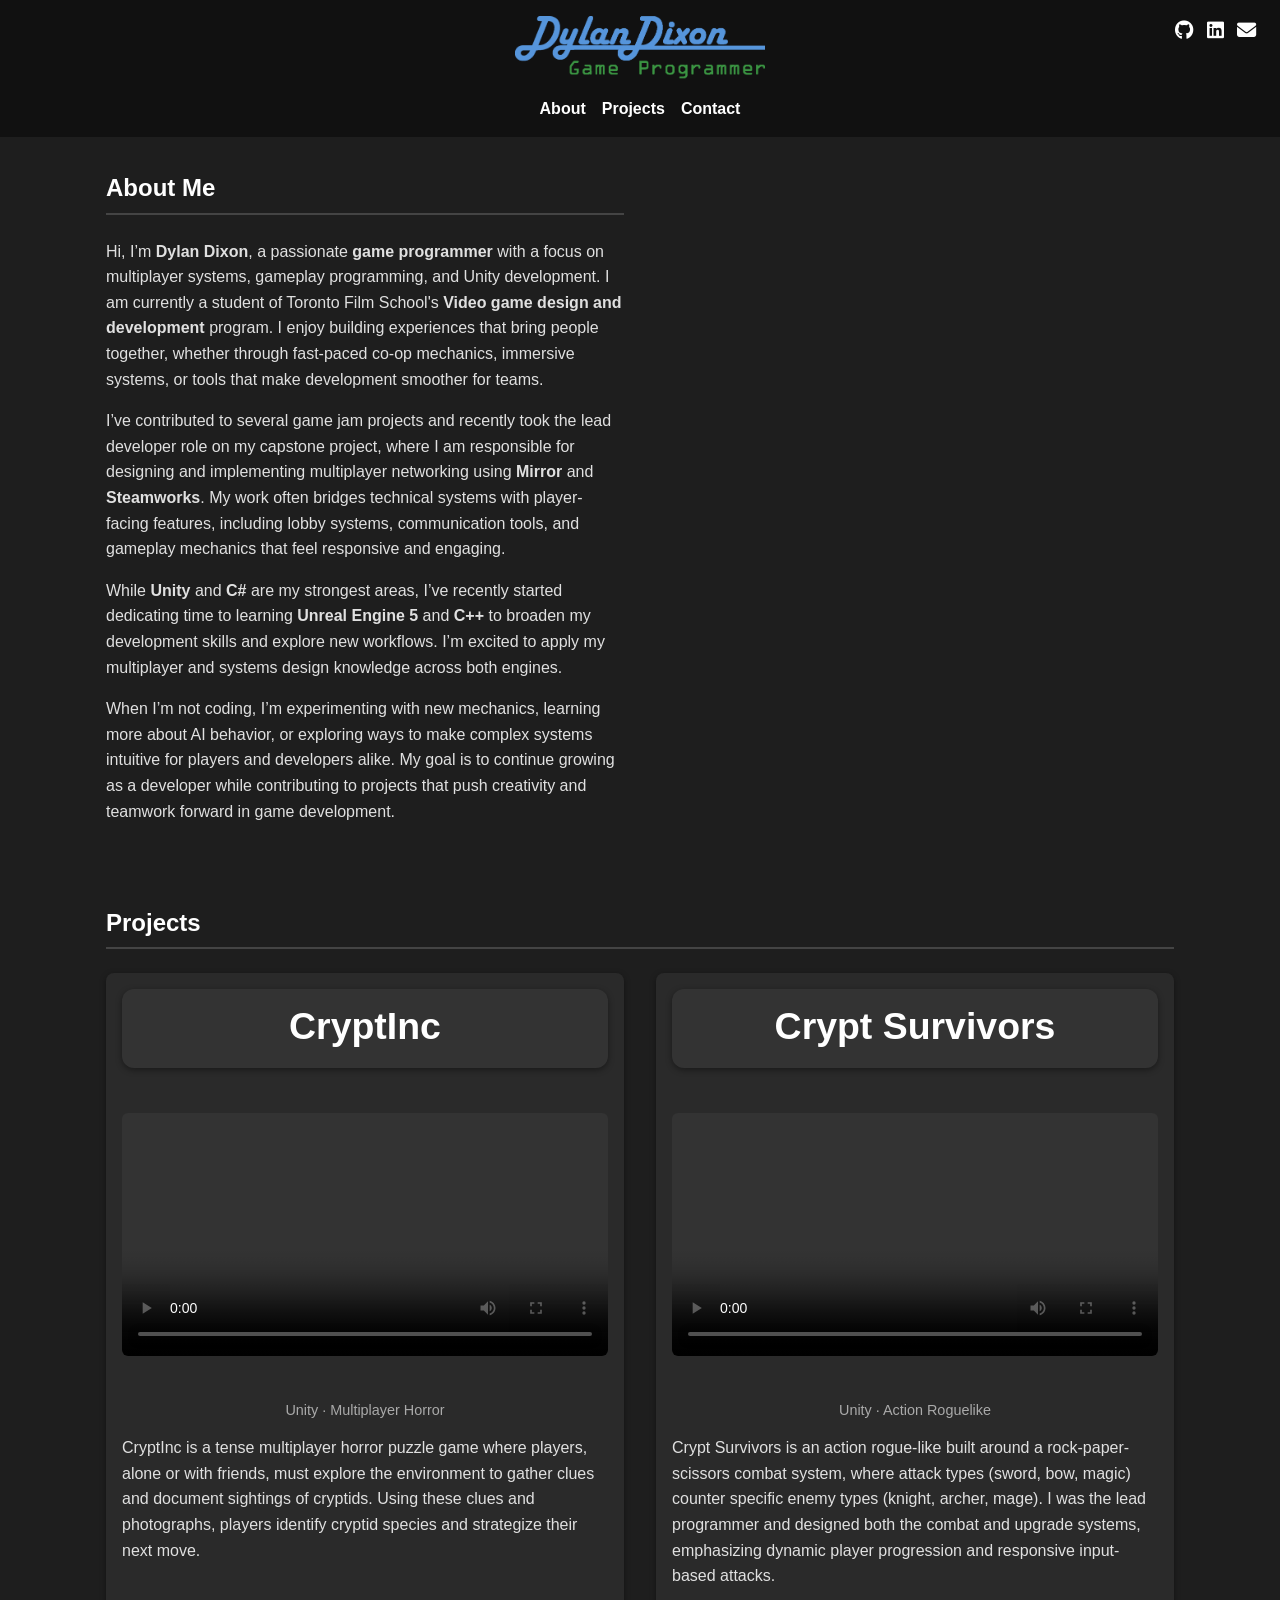
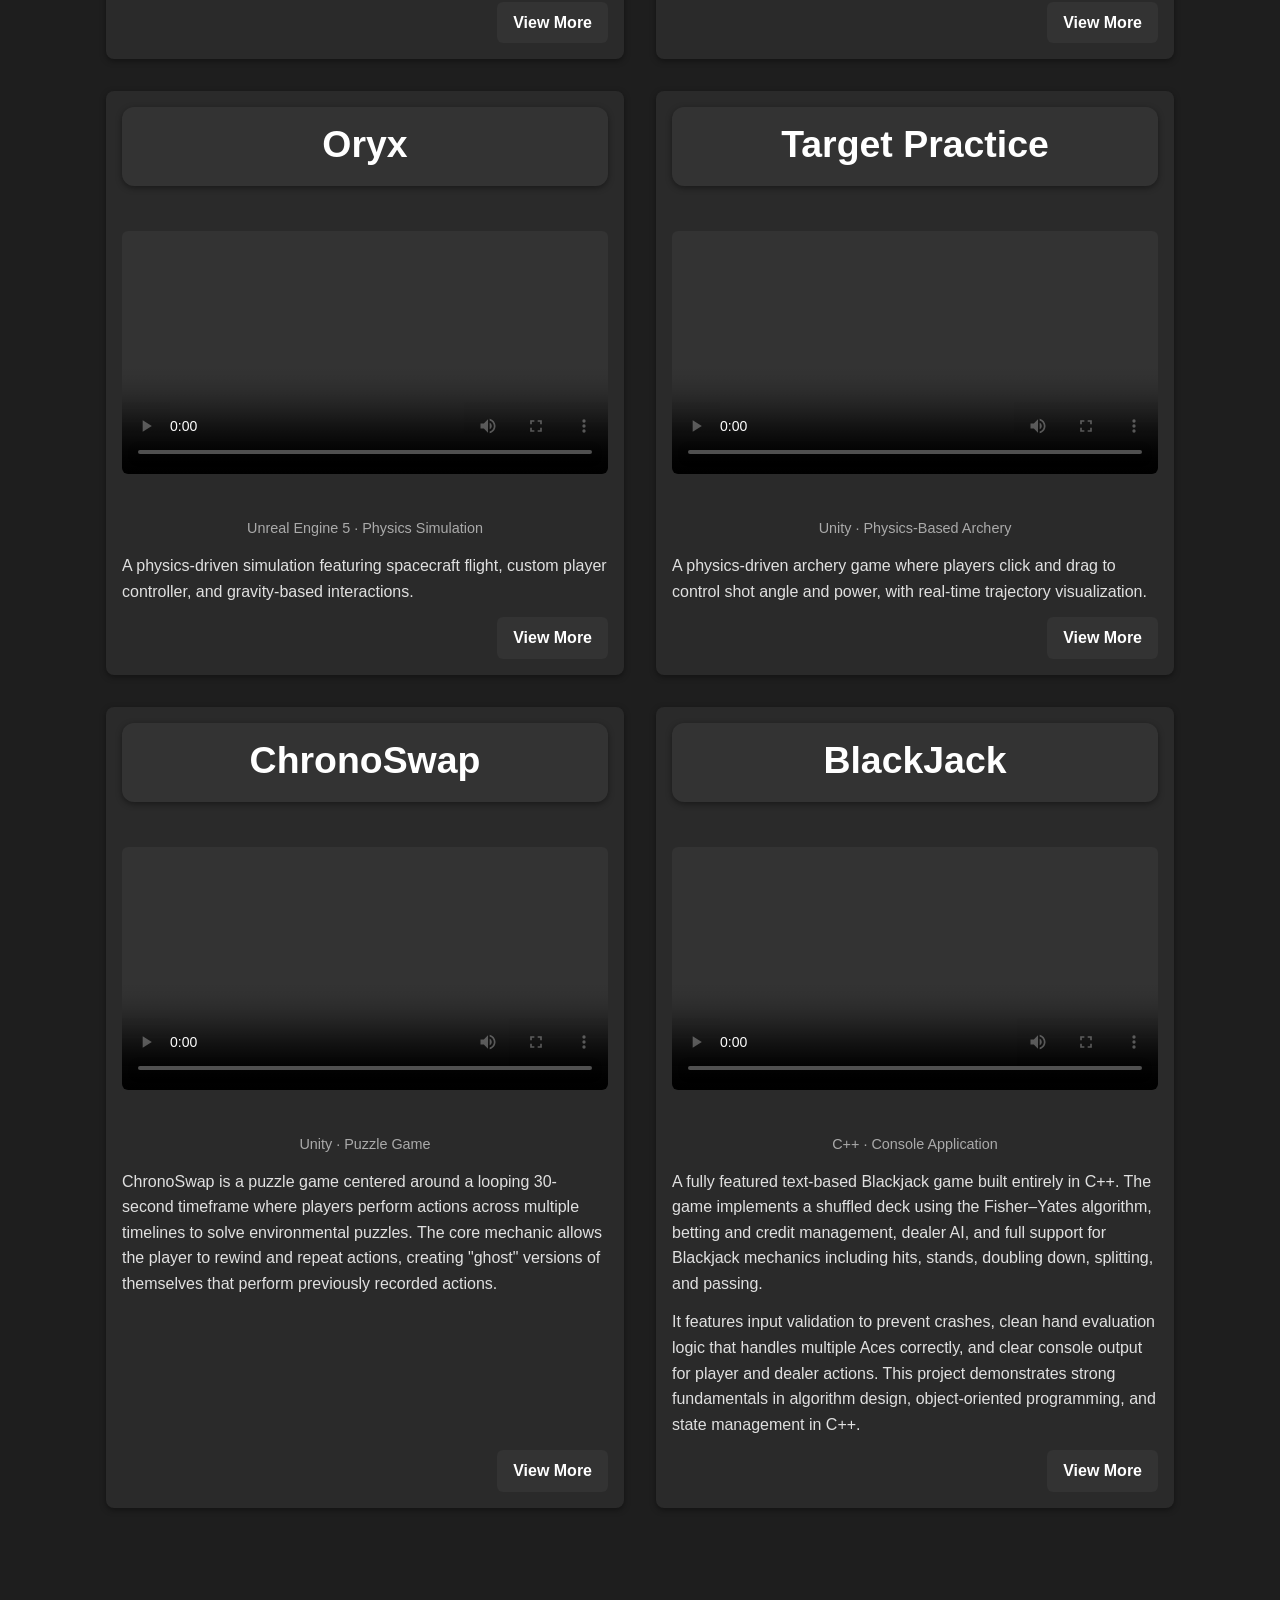
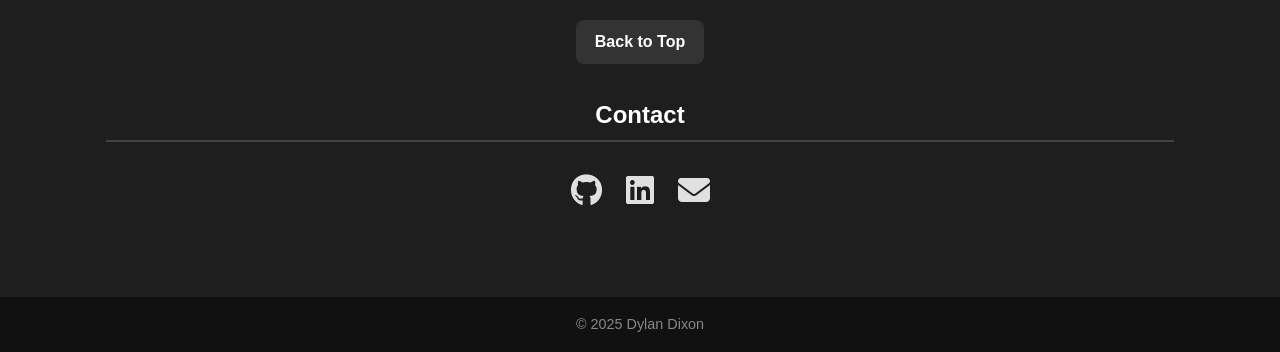
==== commit 81076628: "CryptInc section added" ====
--- a/index.html
+++ b/index.html
@@ -100,7 +100,7 @@
                         <source src="videos/placeholder.mp4" type="video/mp4">
                     </video>
 
-                    <p class="project-meta">Unity · Multiplayer Horror Puzzle</p>
+                    <p class="project-meta">Unity · Multiplayer Horror</p>
                     <p>
                         CryptInc is a tense multiplayer horror puzzle game where players, alone or with friends,
                         must explore the environment to gather clues and document sightings of cryptids. Using
@@ -186,7 +186,7 @@
                     </div>
 
                     <video controls preload="metadata">
-                        <source src="/videos/placeholder.mp4" type="video/mp4">
+                        <source src="/videos/BlackJackShort.mp4" type="video/mp4">
                     </video>
 
                     <p class="project-meta">C++ · Console Application</p>
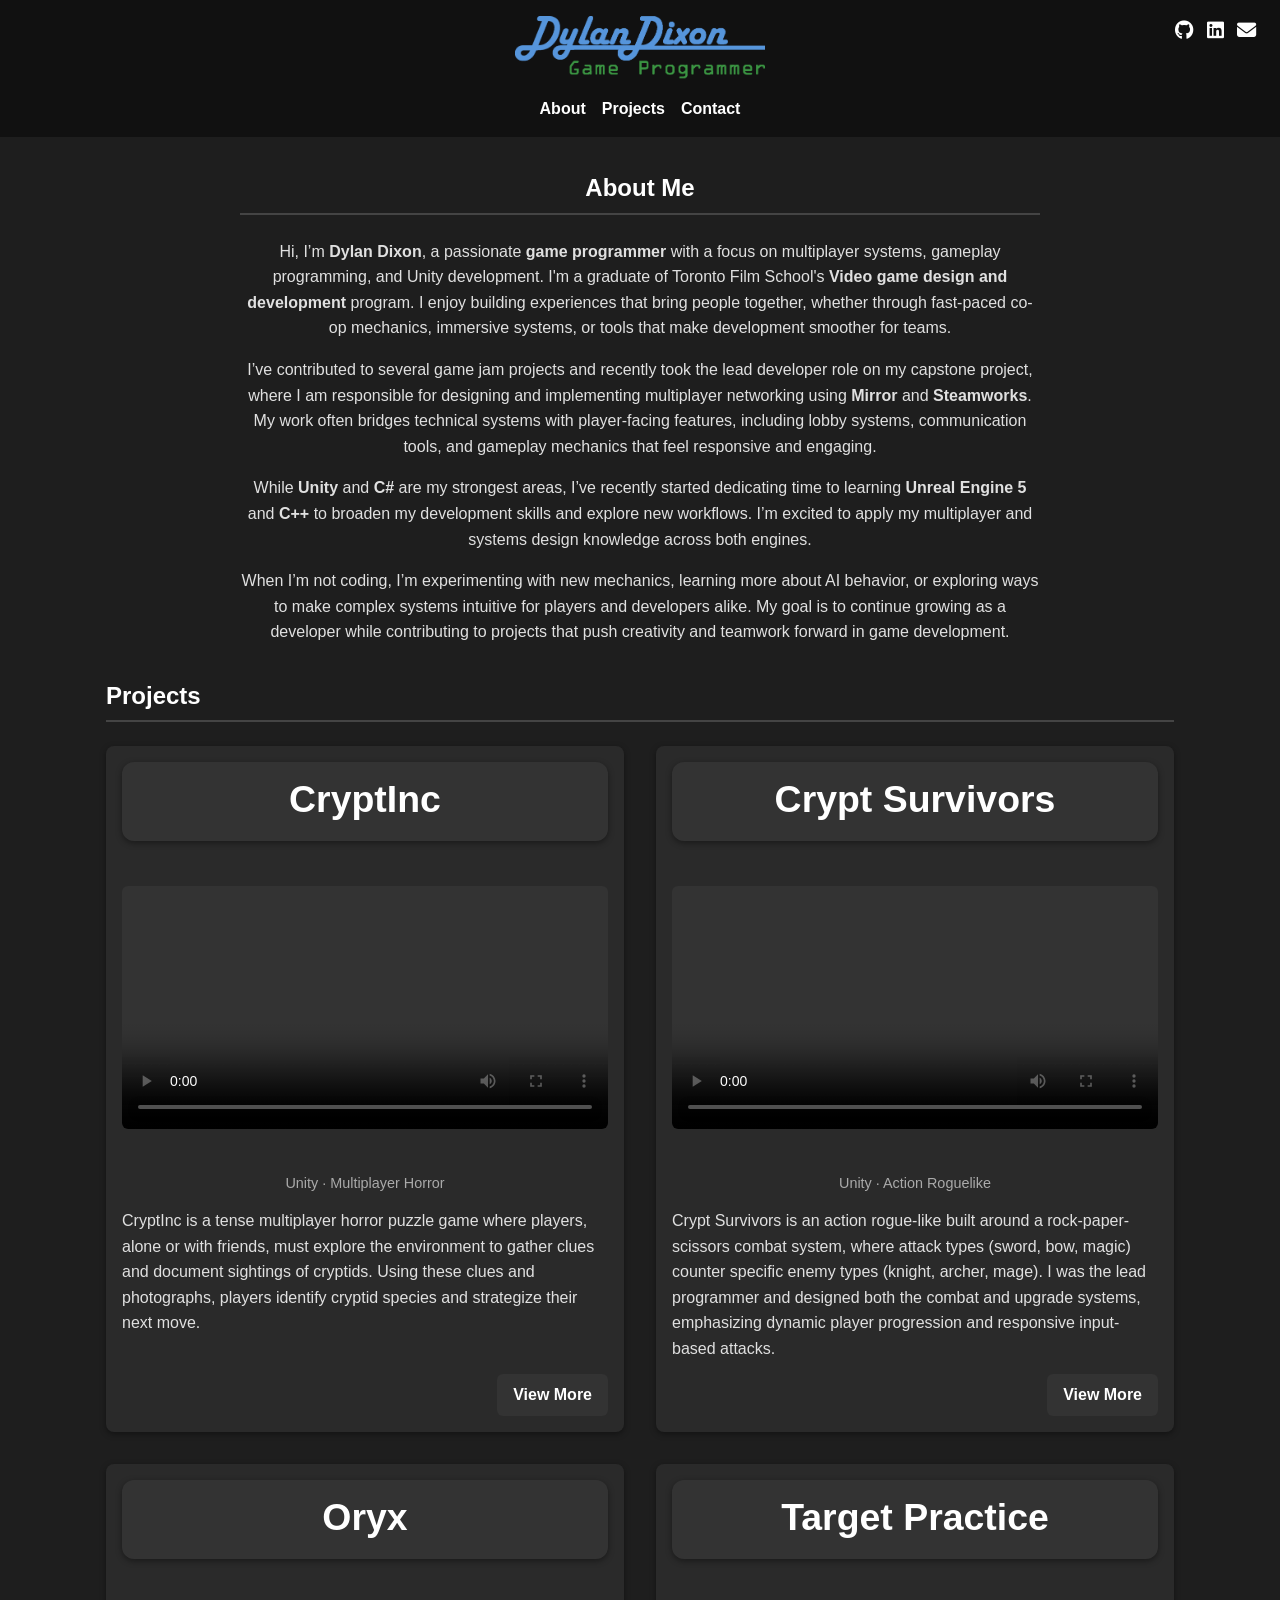
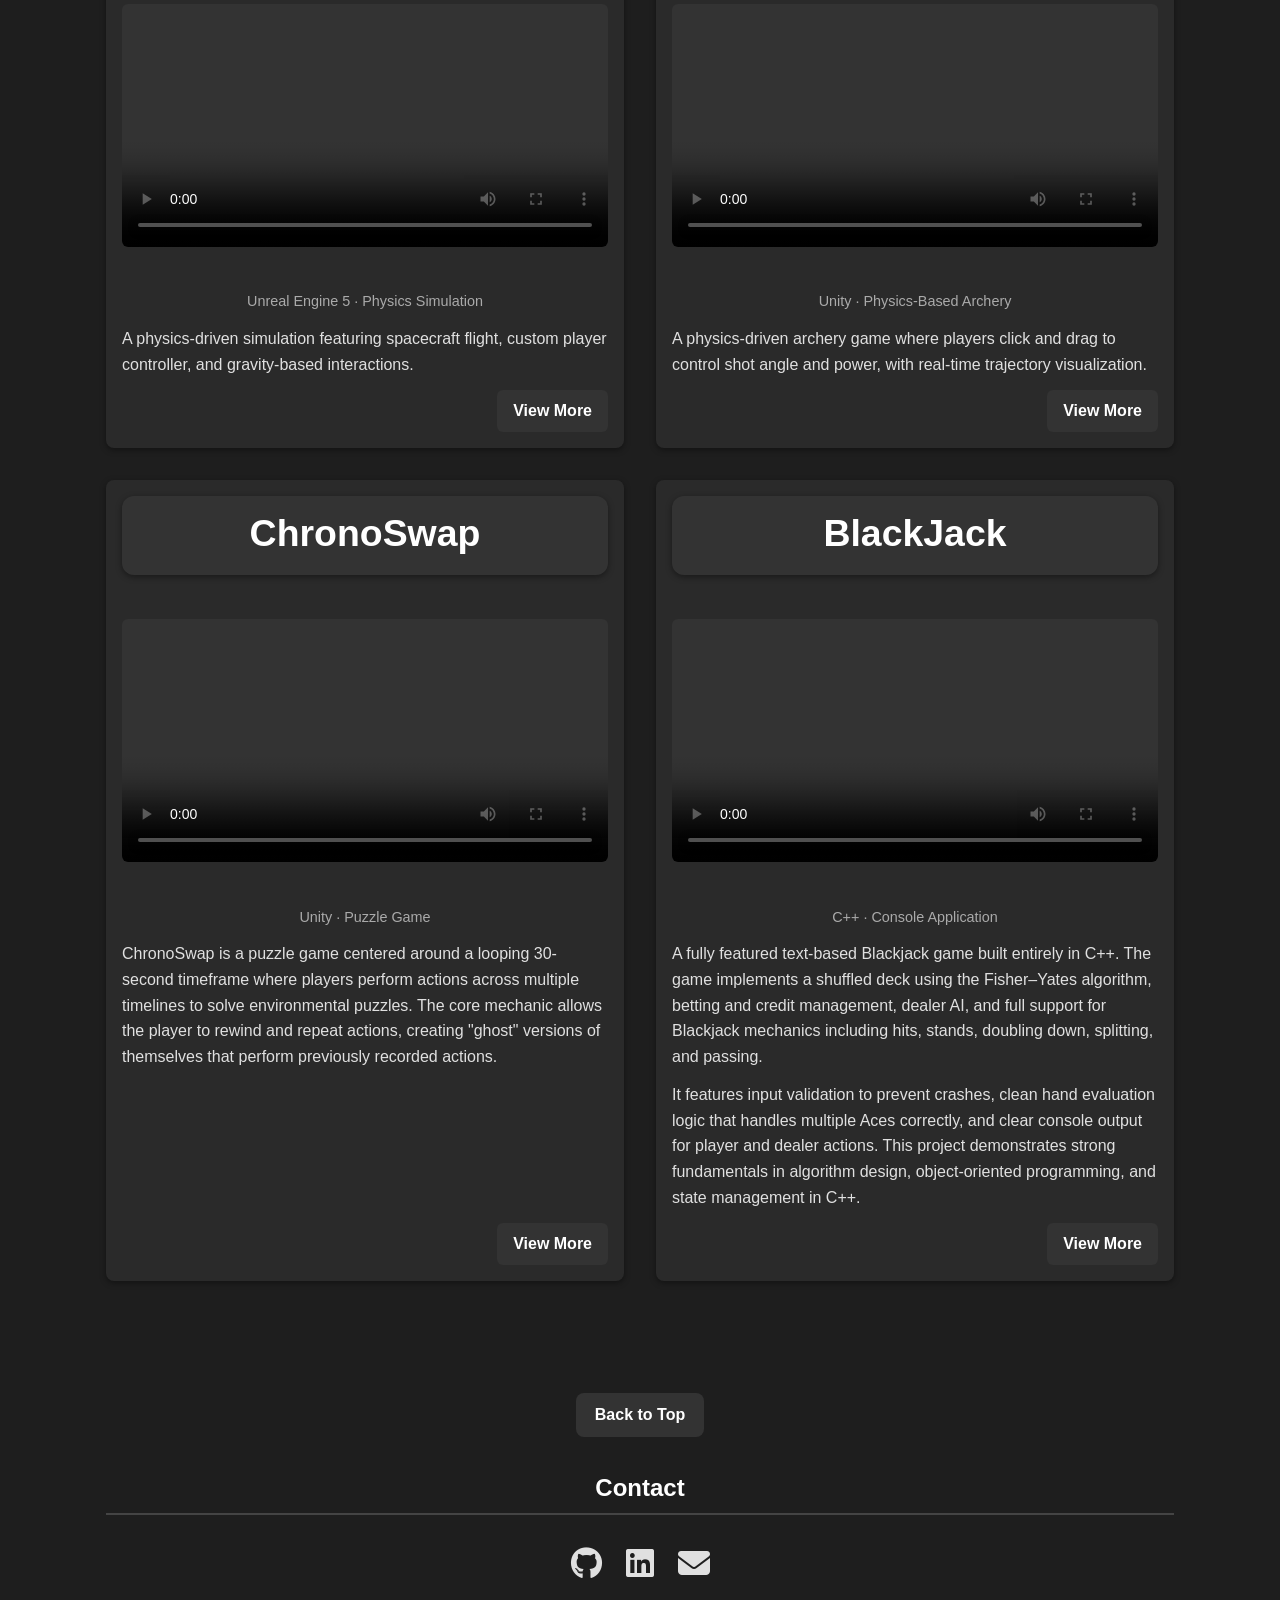
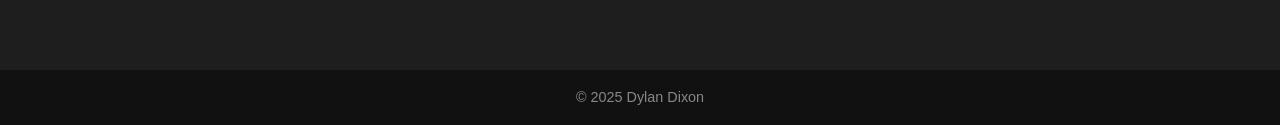
==== commit 21c82747: "Update index.html" ====
--- a/index.html
+++ b/index.html
@@ -55,7 +55,7 @@
                 <h2>About Me</h2>
                 <p>
                     Hi, I’m <strong>Dylan Dixon</strong>, a passionate <strong>game programmer</strong> with a focus on
-                    multiplayer systems, gameplay programming, and Unity development. I am currently a student of Toronto
+                    multiplayer systems, gameplay programming, and Unity development. I'm a graduate of Toronto
                     Film School's <strong>Video game design and development</strong> program. I enjoy building experiences
                     that bring people together, whether through fast-paced co-op mechanics, immersive systems, or
                     tools that make development smoother for teams.
@@ -97,7 +97,7 @@
                     </div>
 
                     <video controls preload="metadata">
-                        <source src="videos/placeholder.mp4" type="video/mp4">
+                        <source src="videos/CryptIncShort.mp4" type="video/mp4">
                     </video>
 
                     <p class="project-meta">Unity · Multiplayer Horror</p>
--- a/styles.css
+++ b/styles.css
@@ -119,9 +119,9 @@
 
 /* ABOUT GRID */
 .about-grid {
-    display: grid;
-    grid-template-columns: 1fr 1fr;
-    gap: 2rem;
+    max-width: 800px; /* controls how wide it can get */
+    margin: 0 auto; /* centers it horizontally */
+    text-align: center; /* optional: centers text */
 }
 
 .about-text p + p {
